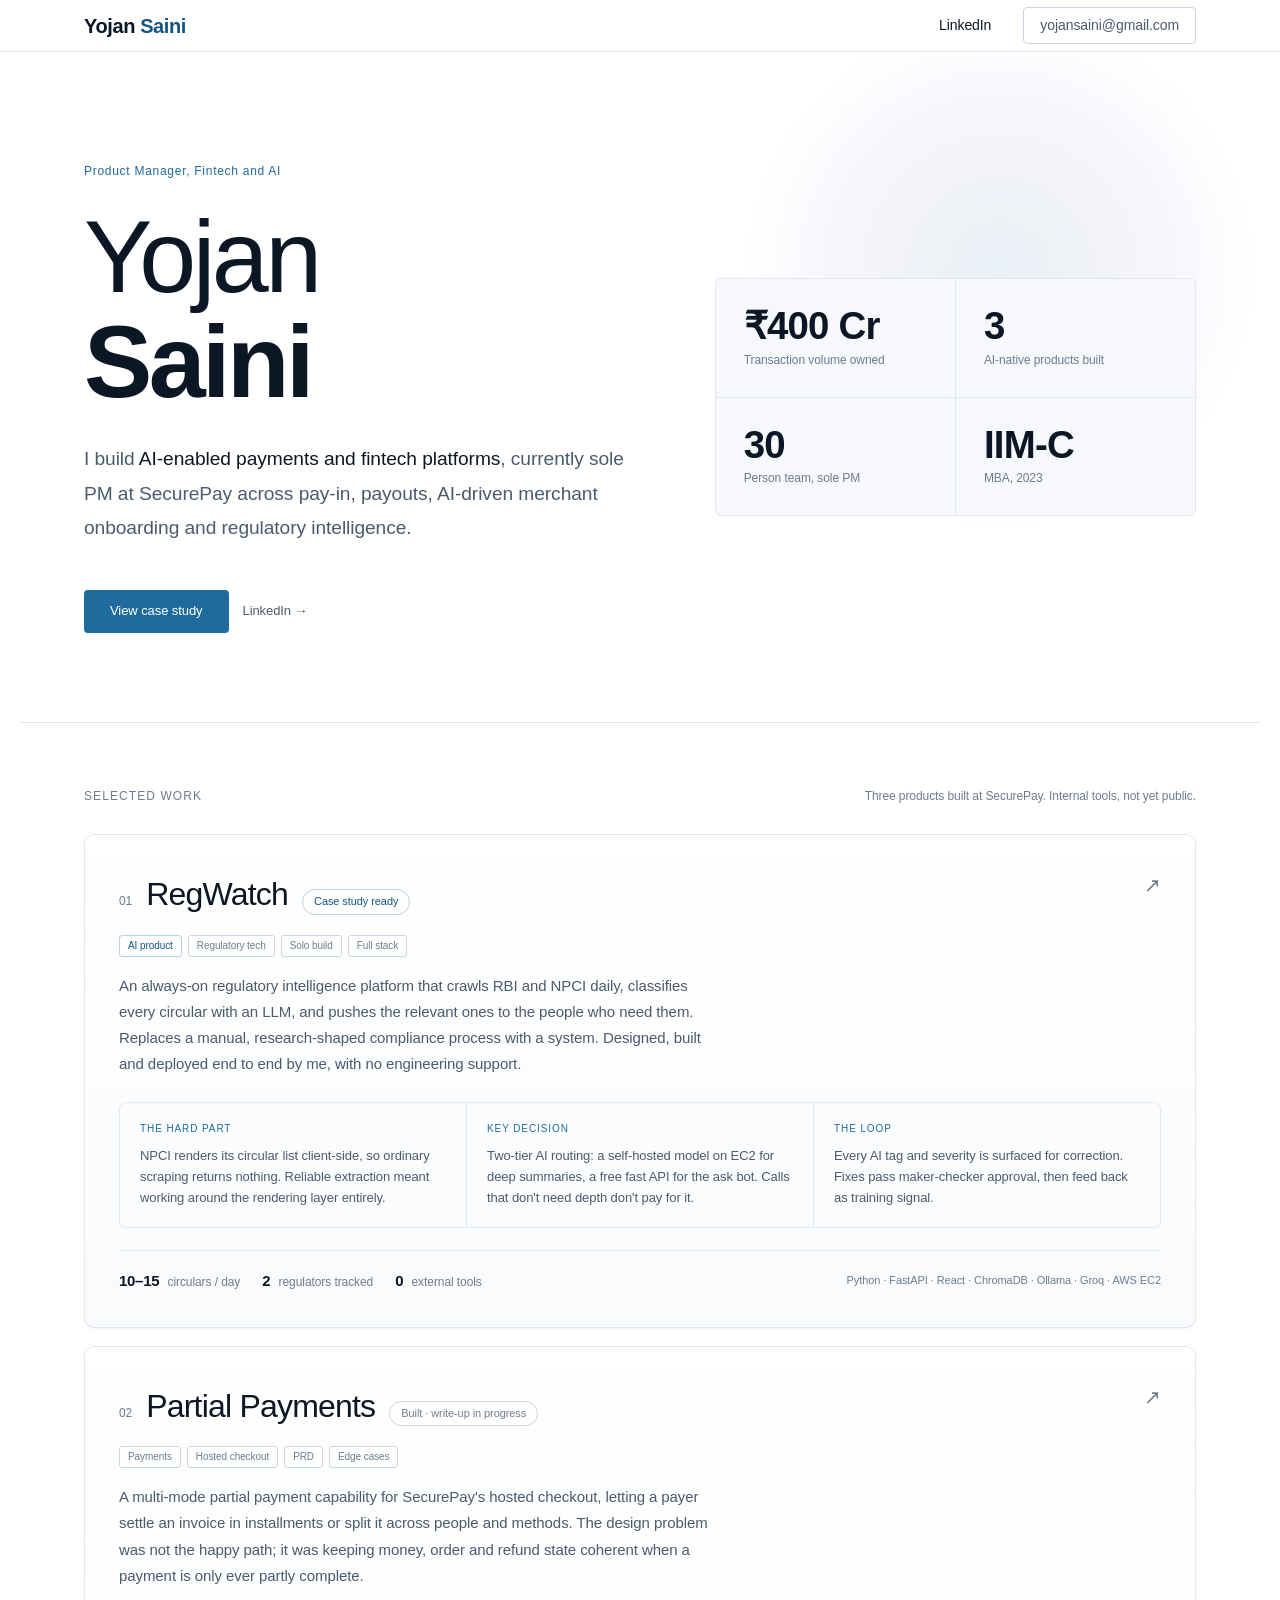
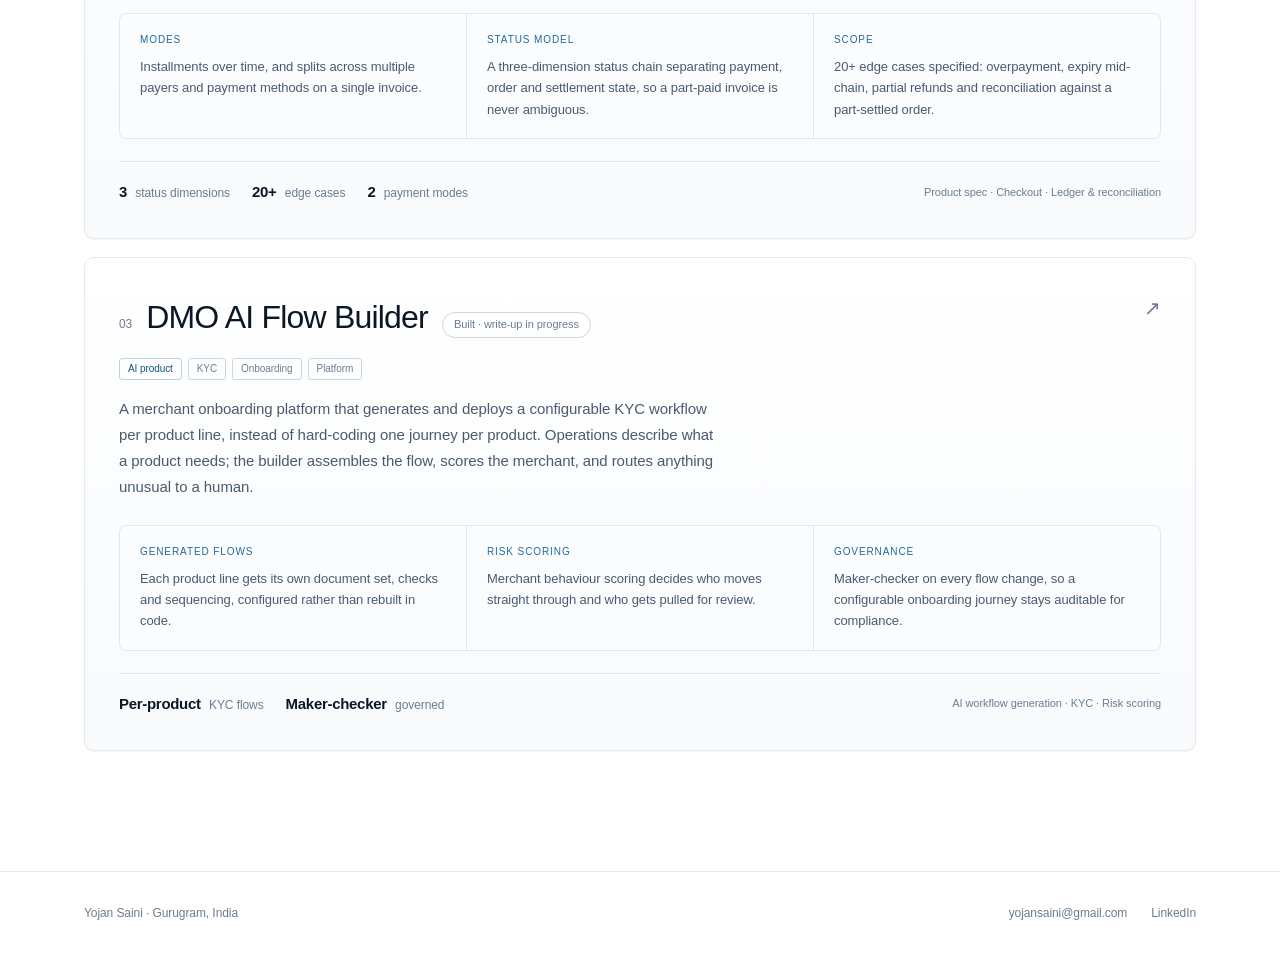
==== index.html @ e617119c "portfolio" ====
<!DOCTYPE html>
<html lang="en">
<head>
<meta charset="UTF-8">
<meta name="viewport" content="width=device-width, initial-scale=1">
<title>Yojan Saini</title>
<link rel="preconnect" href="https://api.fontshare.com">
<link rel="preconnect" href="https://cdn.fontshare.com" crossorigin>
<link href="https://api.fontshare.com/v2/css?f[]=general-sans@300,400,500,600,700&display=swap" rel="stylesheet">
<link rel="stylesheet" href="assets/css/style.css">
</head>
<body>

<nav class="site-nav">
  <a class="nav-id" href="index.html">Yojan <span>Saini</span></a>
  <div class="nav-right">
    <a href="https://linkedin.com/in/yojan-saini/" target="_blank">LinkedIn</a>
    <a href="mailto:yojansaini@gmail.com" class="nav-cta">yojansaini@gmail.com</a>
  </div>
</nav>

  <div class="hero">
    <p class="hero-pre">Product Manager, Fintech and AI</p>
    <h1 class="hero-name">Yojan<br><strong>Saini</strong></h1>
    <p class="hero-desc">
      I build <em>AI-enabled payments and fintech platforms</em>, currently sole PM at SecurePay across pay-in, payouts, AI-driven merchant onboarding and regulatory intelligence.
    </p>
    <div class="hero-actions">
      <a class="btn-primary" href="projects/regwatch.html" style="text-decoration:none">View case study</a>
      <a href="https://linkedin.com/in/yojan-saini/" target="_blank" class="btn-ghost">LinkedIn →</a>
    </div>
    <div class="hero-stats">
      <div class="stat-cell">
        <div class="stat-val">₹400 Cr</div>
        <div class="stat-desc">Transaction volume owned</div>
      </div>
      <div class="stat-cell">
        <div class="stat-val">3</div>
        <div class="stat-desc">AI-native products built</div>
      </div>
      <div class="stat-cell">
        <div class="stat-val">30</div>
        <div class="stat-desc">Person team, sole PM</div>
      </div>
      <div class="stat-cell">
        <div class="stat-val">IIM-C</div>
        <div class="stat-desc">MBA, 2023</div>
      </div>
    </div>
  </div>

  <div class="divider"></div>

  <div class="work-wrap">
    <div class="work-head">
      <p class="work-title">Selected work</p>
      <p class="work-note">Three products built at SecurePay. Internal tools, not yet public.</p>
    </div>

    <a class="pcard" href="projects/regwatch.html">
      <div class="pcard-top">
        <div class="pcard-lead">
          <span class="pcard-num">01</span>
          <h3 class="pcard-title">RegWatch</h3>
          <span class="pcard-status live">Case study ready</span>
        </div>
        <span class="pcard-arrow">↗</span>
      </div>

      <div class="pcard-tags">
        <span class="rtag ai">AI product</span>
        <span class="rtag">Regulatory tech</span>
        <span class="rtag">Solo build</span>
        <span class="rtag">Full stack</span>
      </div>

      <p class="pcard-sub">An always-on regulatory intelligence platform that crawls RBI and NPCI daily, classifies every circular with an LLM, and pushes the relevant ones to the people who need them. Replaces a manual, research-shaped compliance process with a system. Designed, built and deployed end to end by me, with no engineering support.</p>

      <div class="pcard-points">
        <div class="pp">
          <div class="pp-label">The hard part</div>
          <div class="pp-text">NPCI renders its circular list client-side, so ordinary scraping returns nothing. Reliable extraction meant working around the rendering layer entirely.</div>
        </div>
        <div class="pp">
          <div class="pp-label">Key decision</div>
          <div class="pp-text">Two-tier AI routing: a self-hosted model on EC2 for deep summaries, a free fast API for the ask bot. Calls that don't need depth don't pay for it.</div>
        </div>
        <div class="pp">
          <div class="pp-label">The loop</div>
          <div class="pp-text">Every AI tag and severity is surfaced for correction. Fixes pass maker-checker approval, then feed back as training signal.</div>
        </div>
      </div>

      <div class="pcard-foot">
        <div class="pcard-metrics">
          <span class="pm"><b>10–15</b> circulars / day</span>
          <span class="pm"><b>2</b> regulators tracked</span>
          <span class="pm"><b>0</b> external tools</span>
        </div>
        <div class="pcard-stack">Python · FastAPI · React · ChromaDB · Ollama · Groq · AWS EC2</div>
      </div>
    </a>

    <a class="pcard" href="projects/partial-payments.html">
      <div class="pcard-top">
        <div class="pcard-lead">
          <span class="pcard-num">02</span>
          <h3 class="pcard-title">Partial Payments</h3>
          <span class="pcard-status">Built · write-up in progress</span>
        </div>
        <span class="pcard-arrow">↗</span>
      </div>

      <div class="pcard-tags">
        <span class="rtag">Payments</span>
        <span class="rtag">Hosted checkout</span>
        <span class="rtag">PRD</span>
        <span class="rtag">Edge cases</span>
      </div>

      <p class="pcard-sub">A multi-mode partial payment capability for SecurePay's hosted checkout, letting a payer settle an invoice in installments or split it across people and methods. The design problem was not the happy path; it was keeping money, order and refund state coherent when a payment is only ever partly complete.</p>

      <div class="pcard-points">
        <div class="pp">
          <div class="pp-label">Modes</div>
          <div class="pp-text">Installments over time, and splits across multiple payers and payment methods on a single invoice.</div>
        </div>
        <div class="pp">
          <div class="pp-label">Status model</div>
          <div class="pp-text">A three-dimension status chain separating payment, order and settlement state, so a part-paid invoice is never ambiguous.</div>
        </div>
        <div class="pp">
          <div class="pp-label">Scope</div>
          <div class="pp-text">20+ edge cases specified: overpayment, expiry mid-chain, partial refunds and reconciliation against a part-settled order.</div>
        </div>
      </div>

      <div class="pcard-foot">
        <div class="pcard-metrics">
          <span class="pm"><b>3</b> status dimensions</span>
          <span class="pm"><b>20+</b> edge cases</span>
          <span class="pm"><b>2</b> payment modes</span>
        </div>
        <div class="pcard-stack">Product spec · Checkout · Ledger &amp; reconciliation</div>
      </div>
    </a>

    <a class="pcard" href="projects/dmo-flow-builder.html">
      <div class="pcard-top">
        <div class="pcard-lead">
          <span class="pcard-num">03</span>
          <h3 class="pcard-title">DMO AI Flow Builder</h3>
          <span class="pcard-status">Built · write-up in progress</span>
        </div>
        <span class="pcard-arrow">↗</span>
      </div>

      <div class="pcard-tags">
        <span class="rtag ai">AI product</span>
        <span class="rtag">KYC</span>
        <span class="rtag">Onboarding</span>
        <span class="rtag">Platform</span>
      </div>

      <p class="pcard-sub">A merchant onboarding platform that generates and deploys a configurable KYC workflow per product line, instead of hard-coding one journey per product. Operations describe what a product needs; the builder assembles the flow, scores the merchant, and routes anything unusual to a human.</p>

      <div class="pcard-points">
        <div class="pp">
          <div class="pp-label">Generated flows</div>
          <div class="pp-text">Each product line gets its own document set, checks and sequencing, configured rather than rebuilt in code.</div>
        </div>
        <div class="pp">
          <div class="pp-label">Risk scoring</div>
          <div class="pp-text">Merchant behaviour scoring decides who moves straight through and who gets pulled for review.</div>
        </div>
        <div class="pp">
          <div class="pp-label">Governance</div>
          <div class="pp-text">Maker-checker on every flow change, so a configurable onboarding journey stays auditable for compliance.</div>
        </div>
      </div>

      <div class="pcard-foot">
        <div class="pcard-metrics">
          <span class="pm"><b>Per-product</b> KYC flows</span>
          <span class="pm"><b>Maker-checker</b> governed</span>
        </div>
        <div class="pcard-stack">AI workflow generation · KYC · Risk scoring</div>
      </div>
    </a>
  </div>

<footer>
  <span class="footer-l">Yojan Saini · Gurugram, India</span>
  <div class="footer-r">
    <a href="mailto:yojansaini@gmail.com">yojansaini@gmail.com</a>
    <a href="https://linkedin.com/in/yojan-saini/" target="_blank">LinkedIn</a>
  </div>
</footer>
</body></html>
---- assets/css/style.css ----
*,*::before,*::after{box-sizing:border-box;margin:0;padding:0}
:root{
  color-scheme:dark;
  --bg:#070f1c;--bg1:#0e1b2e;--bg2:#13263d;--bg3:#1e3a5c;
  --text:#f4f6f8;--text2:#b2c0d1;--text3:#8699ad;
  --accent:#5a9fd4;--accent2:#8ec5f0;
  --border:#24405f;--border2:#365madd;--border2:#365a7f;
  --purple:#9b74e8;--purple2:#bfa0f5;
  --navbg:rgba(7,15,28,.92);--card1:#0e1b2e;--card2:rgba(14,27,46,.45);
  --card1h:#13263d;--card2h:rgba(19,38,61,.55);
  --cell:#070f1c;--btn-fg:#06111f;
  --tint:rgba(90,159,212,.10);--tintb:rgba(90,159,212,.38);
  --glow1:rgba(90,159,212,.18);--glow2:rgba(155,116,232,.07);
  --sans:'General Sans','Inter',-apple-system,BlinkMacSystemFont,'Segoe UI',sans-serif;--display:'General Sans','Inter',-apple-system,BlinkMacSystemFont,'Segoe UI',sans-serif;
}
html{scroll-behavior:smooth}
body{font-family:var(--sans);background:var(--bg);color:var(--text);font-size:15px;line-height:1.6;min-height:100vh;-webkit-font-smoothing:antialiased;padding-top:52px;}

/* NAV */
.site-nav{position:fixed;top:0;left:0;right:0;z-index:100;padding:0 max(var(--pad),calc((100vw - 1240px)/2 + var(--pad)));height:52px;display:flex;align-items:center;justify-content:space-between;border-bottom:1px solid var(--border);background:var(--navbg);backdrop-filter:blur(12px);}
.nav-id{text-decoration:none;font-family:var(--display);font-size:20px;font-weight:600;letter-spacing:-0.01em;color:var(--text);cursor:pointer;}
.nav-id span{color:var(--accent2)}
.nav-right{display:flex;align-items:center;gap:32px}
.nav-right a{font-size:14px;color:var(--text);text-decoration:none;transition:color .15s;}
.nav-right a:hover{color:var(--text)}
.nav-cta{font-size:13px;padding:6px 16px;border:1px solid var(--border2);border-radius:4px;color:var(--text2) !important;transition:all .15s !important;}
.nav-cta:hover{border-color:var(--accent) !important;color:var(--accent) !important;}

/* PAGES */

/* --- */
.hero{max-width:1240px;margin:0 auto;padding:104px 48px 88px;}
.hero-pre{font-size:12px;color:var(--accent);letter-spacing:0.06em;margin-bottom:24px;}
.hero-name{font-family:var(--display);font-size:96px;font-weight:300;line-height:1.02;letter-spacing:-0.025em;color:var(--text);margin-bottom:28px;}
.hero-name strong{font-weight:600}
.hero-desc{font-size:19px;color:var(--text2);line-height:1.8;max-width:640px;margin-bottom:44px;}
.hero-desc em{color:var(--text);font-style:normal}
.hero-actions{display:flex;gap:14px;align-items:center;margin-bottom:72px;}
.btn-primary{font-family:var(--sans);font-size:13px;font-weight:500;padding:11px 26px;background:var(--accent);color:var(--btn-fg);border:none;border-radius:4px;cursor:pointer;transition:background .15s;}
.btn-primary:hover{background:var(--accent2)}
.btn-ghost{font-size:13px;color:var(--text2);text-decoration:none;transition:color .15s;}
.btn-ghost:hover{color:var(--text)}
.hero-stats{display:grid;grid-template-columns:repeat(4,1fr);gap:1px;background:var(--border);border:1px solid var(--border);border-radius:6px;overflow:hidden;}
.stat-cell{background:var(--bg1);padding:20px 24px;}
.stat-val{font-family:var(--display);font-size:24px;font-weight:600;color:var(--text);line-height:1;margin-bottom:6px;}
.stat-desc{font-size:12px;color:var(--text3);line-height:1.4;}

/* --- */
.divider{max-width:1240px;margin:0 auto;padding:0 48px;border-top:1px solid var(--border);}

/* --- */
.work-wrap{max-width:1240px;margin:0 auto;padding:56px 48px 100px}
.work-title{font-family:var(--display);font-size:12px;font-weight:500;color:var(--text3);letter-spacing:0.08em;margin-bottom:36px;}
.case-row{color:inherit;text-decoration:none;display:grid;grid-template-columns:180px 1fr 130px;gap:36px;align-items:start;padding:32px 0;border-top:1px solid var(--border);cursor:pointer;transition:border-color .2s;}
.case-row:last-child{border-bottom:1px solid var(--border)}
.case-row:hover{border-top-color:var(--accent)}
.case-row:hover .case-row-title{color:var(--accent2)}
.case-row-meta{padding-top:4px}
.case-row-num{font-family:var(--display);font-size:11px;color:var(--text3);margin-bottom:10px;}
.case-row-tags{display:flex;flex-direction:column;gap:5px}
.rtag{display:inline-block;font-size:10px;color:var(--text3);border:1px solid var(--border2);border-radius:3px;padding:2px 8px;width:fit-content;}
.rtag.ai{color:var(--accent2);border-color:var(--tintb)}
.case-row-title{font-family:var(--display);font-size:24px;font-weight:500;color:var(--text);margin-bottom:10px;transition:color .15s;}
.case-row-sub{font-size:14px;color:var(--text2);line-height:1.7;max-width:440px}
.case-row-right{text-align:right;padding-top:4px;}
.case-row-arrow{font-size:20px;color:var(--text3);transition:transform .2s,color .2s;display:block;margin-bottom:12px;}
.case-row:hover .case-row-arrow{transform:translate(4px,-4px);color:var(--accent)}
.case-row-stack{font-size:11px;color:var(--text3);line-height:1.9;}
.case-row.soon{opacity:0.5}
.case-row.soon:hover{opacity:0.8}
.case-row.soon .case-row-title{color:var(--text)}
.soon-label{font-size:11px;color:var(--text3);border:1px solid var(--border2);border-radius:3px;padding:3px 8px;}

/* --- */
.cs-wrap{max-width:1240px;margin:0 auto;padding:60px 48px 100px}
.back{display:inline-flex;align-items:center;gap:8px;font-size:12px;color:var(--text3);background:none;border:none;cursor:pointer;padding:0;margin-bottom:56px;transition:color .15s;}
.back:hover{color:var(--accent)}
.back svg{width:14px;height:14px;stroke:currentColor;fill:none;stroke-width:1.5;stroke-linecap:round;stroke-linejoin:round}
.cs-header{display:grid;grid-template-columns:1fr 220px;gap:56px;align-items:start;margin-bottom:60px;padding-bottom:48px;border-bottom:1px solid var(--border);}
.cs-tags{display:flex;gap:6px;margin-bottom:20px}
.cs-title{font-family:var(--display);font-size:48px;font-weight:500;line-height:1.1;letter-spacing:-0.02em;color:var(--text);margin-bottom:16px;}
.cs-lead{font-size:15px;color:var(--text2);line-height:1.8}
.spec-item{padding:13px 0;border-bottom:1px solid var(--border);}
.spec-item:first-child{border-top:1px solid var(--border)}
.spec-label{font-size:10px;color:var(--text3);letter-spacing:0.08em;margin-bottom:4px}
.spec-val{font-size:13px;color:var(--text);font-weight:500}
.cs-body{display:grid;grid-template-columns:150px 1fr;gap:48px}
.cs-rail{position:sticky;top:72px;height:fit-content}
.cs-rail-item{font-size:12px;color:var(--text3);padding:8px 0 8px 12px;cursor:pointer;transition:color .15s;border-left:2px solid transparent;display:block;text-decoration:none;}
.cs-rail-item:hover,.cs-rail-item.act{color:var(--accent);border-left-color:var(--accent)}
.cs-section{margin-bottom:56px}
.cs-section-label{font-size:11px;color:var(--text3);letter-spacing:0.08em;margin-bottom:20px;padding-bottom:12px;border-bottom:1px solid var(--border);}
.cs-text{font-size:15px;color:var(--text2);line-height:1.8}
.cs-text p{margin-bottom:16px}
.cs-text p:last-child{margin-bottom:0}
.cs-text strong{color:var(--text);font-weight:500}
.callout{border-left:2px solid var(--accent);padding:16px 20px;margin:20px 0;background:var(--tint);border-radius:0 4px 4px 0;font-size:14px;color:var(--text2);line-height:1.7;}
.routing{display:grid;grid-template-columns:1fr 1fr;gap:1px;background:var(--border);border:1px solid var(--border);border-radius:6px;overflow:hidden;margin:20px 0;}
.routing-cell{background:var(--bg1);padding:22px}
.routing-type{font-size:10px;letter-spacing:0.08em;color:var(--text3);margin-bottom:10px}
.routing-type.ai{color:var(--accent2)}
.routing-name{font-family:var(--display);font-size:16px;font-weight:500;color:var(--text);margin-bottom:6px}
.routing-detail{font-size:13px;color:var(--text2);line-height:1.6}
.impact{display:grid;grid-template-columns:1fr 1fr;gap:1px;background:var(--border);border:1px solid var(--border);border-radius:6px;overflow:hidden;margin:20px 0;}
.impact-cell{background:var(--bg1);padding:22px}
.impact-num{font-family:var(--display);font-size:34px;font-weight:600;color:var(--accent2);line-height:1;margin-bottom:8px}
.impact-desc{font-size:13px;color:var(--text2);line-height:1.5}
.stack{display:flex;flex-wrap:wrap;gap:6px;margin:16px 0}
.pill{font-size:11px;padding:4px 12px;border:1px solid var(--border2);border-radius:3px;color:var(--text2);}

/* --- */
.arch-wrap{border:1px solid var(--border2);border-radius:8px;background:var(--bg1);padding:32px 24px;margin:20px 0;overflow-x:auto;}
.arch-wrap svg{display:block;min-width:580px;}

/* --- */
.rw-graphic-wrap{position:relative;width:100%;height:260px;border-radius:10px;overflow:hidden;border:1px solid var(--border2);margin:20px 0;background:#06021a;}
#rwCanvas{display:block;width:100%;height:100%;}

/* --- */
footer{border-top:1px solid var(--border);padding:32px max(var(--pad),calc((100vw - 1240px)/2 + var(--pad)));display:flex;justify-content:space-between;align-items:center;}
.footer-l{font-size:12px;color:var(--text3)}
.footer-r{display:flex;gap:24px}
.footer-r a{font-size:12px;color:var(--text3);text-decoration:none;transition:color .15s}
.footer-r a:hover{color:var(--accent)}

@media(max-width:768px){
  .site-nav{padding:0 20px}
  .hero{padding:60px 20px 56px}
  .hero-name{font-size:48px}
  .hero-stats{grid-template-columns:1fr 1fr}
  .work-wrap,.cs-wrap,.divider{padding-left:20px;padding-right:20px}
  .case-row{grid-template-columns:1fr;gap:12px}
  .case-row-right{text-align:left}
  .cs-header{grid-template-columns:1fr}
  .cs-body{grid-template-columns:1fr}
  .cs-rail{display:none}
  .routing,.impact{grid-template-columns:1fr}
  footer{flex-direction:column;gap:16px;align-items:flex-start;padding:24px 20px}
}

/* Multi-page additions */
.cs-section{scroll-margin-top:72px}
.cs-soon{border:1px dashed var(--border2);border-radius:6px;padding:32px;margin-bottom:56px;color:var(--text2);font-size:15px;line-height:1.8}
.cs-soon strong{color:var(--text);font-weight:500}
.hero{position:relative}
.hero::before{content:"";position:absolute;top:-40px;right:-60px;width:520px;height:520px;background:radial-gradient(circle,var(--glow1),var(--glow2) 45%,transparent 70%);pointer-events:none;z-index:-1}
@media(max-width:768px){.hero-name{font-size:56px}.site-nav{padding:0 20px}footer{padding:24px 20px}}

/* Fluid layout */
:root{--pad:clamp(20px,5vw,72px)}
.hero,.work-wrap,.cs-wrap,.divider{padding-left:var(--pad);padding-right:var(--pad)}
.hero{padding-top:clamp(48px,9vw,110px);padding-bottom:clamp(48px,7vw,96px);display:grid;grid-template-columns:minmax(0,1.15fr) minmax(0,1fr);column-gap:clamp(32px,6vw,96px);align-items:start}
.hero>*{grid-column:1}
.hero-name{font-size:clamp(52px,8vw,112px)}
.hero-desc{font-size:clamp(16px,1.5vw,20px)}
.hero-actions{margin-bottom:0;flex-wrap:wrap}
.hero-stats{grid-column:2;grid-row:1/span 5;align-self:center;grid-template-columns:1fr 1fr}
.stat-cell{padding:clamp(18px,2.2vw,32px)}
.stat-val{font-size:clamp(24px,3vw,40px)}
.work-wrap{padding-top:clamp(40px,5vw,64px);padding-bottom:clamp(56px,8vw,110px)}
.case-row{grid-template-columns:minmax(120px,0.6fr) minmax(0,2.4fr) minmax(90px,0.5fr);gap:clamp(16px,3vw,48px)}
.case-row-title{font-size:clamp(22px,2.6vw,32px)}
.case-row-sub{max-width:60ch}
.cs-title{font-size:clamp(34px,5vw,60px)}
.cs-header{grid-template-columns:minmax(0,1fr) minmax(200px,260px);gap:clamp(24px,5vw,72px)}
.cs-body{grid-template-columns:150px minmax(0,1fr);gap:clamp(24px,4vw,56px)}
@media(max-width:900px){
  .hero{grid-template-columns:1fr}
  .hero-stats{grid-column:1;grid-row:auto;margin-top:40px}
  .hero-actions{margin-bottom:0}
  .case-row{grid-template-columns:1fr;gap:12px}
  .case-row-right{text-align:left}
  .cs-header,.cs-body{grid-template-columns:1fr}
  .cs-rail{display:none}
}
@media(max-width:560px){.routing,.impact{grid-template-columns:1fr}.hero-stats{grid-template-columns:1fr 1fr}}
.hero::before{right:0}

/* ---- Project cards ---- */
.work-head{display:flex;justify-content:space-between;align-items:baseline;gap:24px;flex-wrap:wrap;margin-bottom:28px}
.work-title{margin-bottom:0}
.work-note{font-size:12px;color:var(--text3)}

.pcard{display:block;text-decoration:none;color:inherit;border:1px solid var(--border);border-radius:10px;background:linear-gradient(180deg,var(--card1),var(--card2));padding:clamp(22px,2.8vw,34px);margin-bottom:18px;transition:border-color .2s,transform .2s,background .2s;}
.pcard:hover{border-color:var(--border2);transform:translateY(-2px);background:linear-gradient(180deg,var(--card1h),var(--card2h))}
.pcard:hover .pcard-title{color:var(--accent2)}
.pcard:hover .pcard-arrow{transform:translate(3px,-3px);color:var(--accent2)}

.pcard-top{display:flex;justify-content:space-between;align-items:flex-start;gap:16px;margin-bottom:14px}
.pcard-lead{display:flex;align-items:baseline;gap:14px;flex-wrap:wrap}
.pcard-num{font-family:var(--display);font-size:12px;color:var(--text3)}
.pcard-title{font-family:var(--display);font-size:clamp(24px,2.6vw,32px);font-weight:500;color:var(--text);transition:color .15s;letter-spacing:-0.01em}
.pcard-status{font-size:11px;color:var(--text3);border:1px solid var(--border2);border-radius:999px;padding:3px 11px;white-space:nowrap}
.pcard-status.live{color:var(--accent2);border-color:var(--tintb)}
.pcard-arrow{font-size:20px;color:var(--text3);transition:transform .2s,color .2s;flex-shrink:0}

.pcard-tags{display:flex;flex-wrap:wrap;gap:6px;margin-bottom:16px}
.pcard-sub{font-size:15px;color:var(--text2);line-height:1.75;max-width:72ch;margin-bottom:24px}

.pcard-points{display:grid;grid-template-columns:repeat(auto-fit,minmax(200px,1fr));gap:1px;background:var(--border);border:1px solid var(--border);border-radius:7px;overflow:hidden;margin-bottom:22px}
.pp{background:var(--cell);padding:18px 20px}
.pp-label{font-size:10px;letter-spacing:.07em;text-transform:uppercase;color:var(--accent);margin-bottom:8px}
.pp-text{font-size:13px;color:var(--text2);line-height:1.65}

.pcard-foot{display:flex;justify-content:space-between;align-items:center;gap:20px;flex-wrap:wrap;padding-top:18px;border-top:1px solid var(--border)}
.pcard-metrics{display:flex;gap:22px;flex-wrap:wrap}
.pm{font-size:12px;color:var(--text3)}
.pm b{font-family:var(--display);font-size:15px;font-weight:600;color:var(--text);margin-right:5px}
.pcard-stack{font-size:11px;color:var(--text3);text-align:right}

@media(max-width:620px){
  .pcard-foot{flex-direction:column;align-items:flex-start;gap:14px}
  .pcard-stack{text-align:left}
  .pcard-metrics{gap:16px}
}

/* ---- Light theme (follows system setting) ---- */
@media (prefers-color-scheme: light){
  :root{
    color-scheme:light;
    --bg:#ffffff;--bg1:#f6f8fb;--bg2:#eef2f8;--bg3:#dde5ef;
    --text:#0c1725;--text2:#4a5b6e;--text3:#6c7d90;
    --accent:#1f6b9e;--accent2:#14557f;
    --border:#e2e8f0;--border2:#cbd6e3;
    --purple:#6b3fc4;--purple2:#5330a0;
    --navbg:rgba(255,255,255,.9);--card1:#ffffff;--card2:#f8fafc;
    --card1h:#ffffff;--card2h:#f1f6fb;
    --cell:#fbfcfe;--btn-fg:#ffffff;
    --tint:rgba(31,107,158,.07);--tintb:rgba(31,107,158,.3);
    --glow1:rgba(31,107,158,.1);--glow2:rgba(107,63,196,.05);
  }
  .pcard{box-shadow:0 1px 2px rgba(12,23,37,.05)}
  .pcard:hover{box-shadow:0 6px 20px rgba(12,23,37,.08)}
  /* Diagrams are drawn with fixed dark colours: keep them on a dark panel */
  .arch-wrap,.rw-graphic-wrap{background:#0b1726;border-color:#24405f}
}

/* ---- General Sans tuning (single family: hierarchy by weight) ---- */
body{font-size:16px;letter-spacing:-0.005em}
.hero-name{letter-spacing:-0.035em}
.hero-name strong{font-weight:700}
.cs-title,.pcard-title{letter-spacing:-0.025em}
.work-title,.cs-section-label,.spec-label,.pp-label,.routing-type{font-weight:500;letter-spacing:0.09em;text-transform:uppercase}
.stat-val,.impact-num,.pm b{font-weight:700;letter-spacing:-0.02em;font-variant-numeric:tabular-nums}
.rtag,.pill,.pcard-status{font-weight:500}
.nav-id{font-weight:700;letter-spacing:-0.02em}
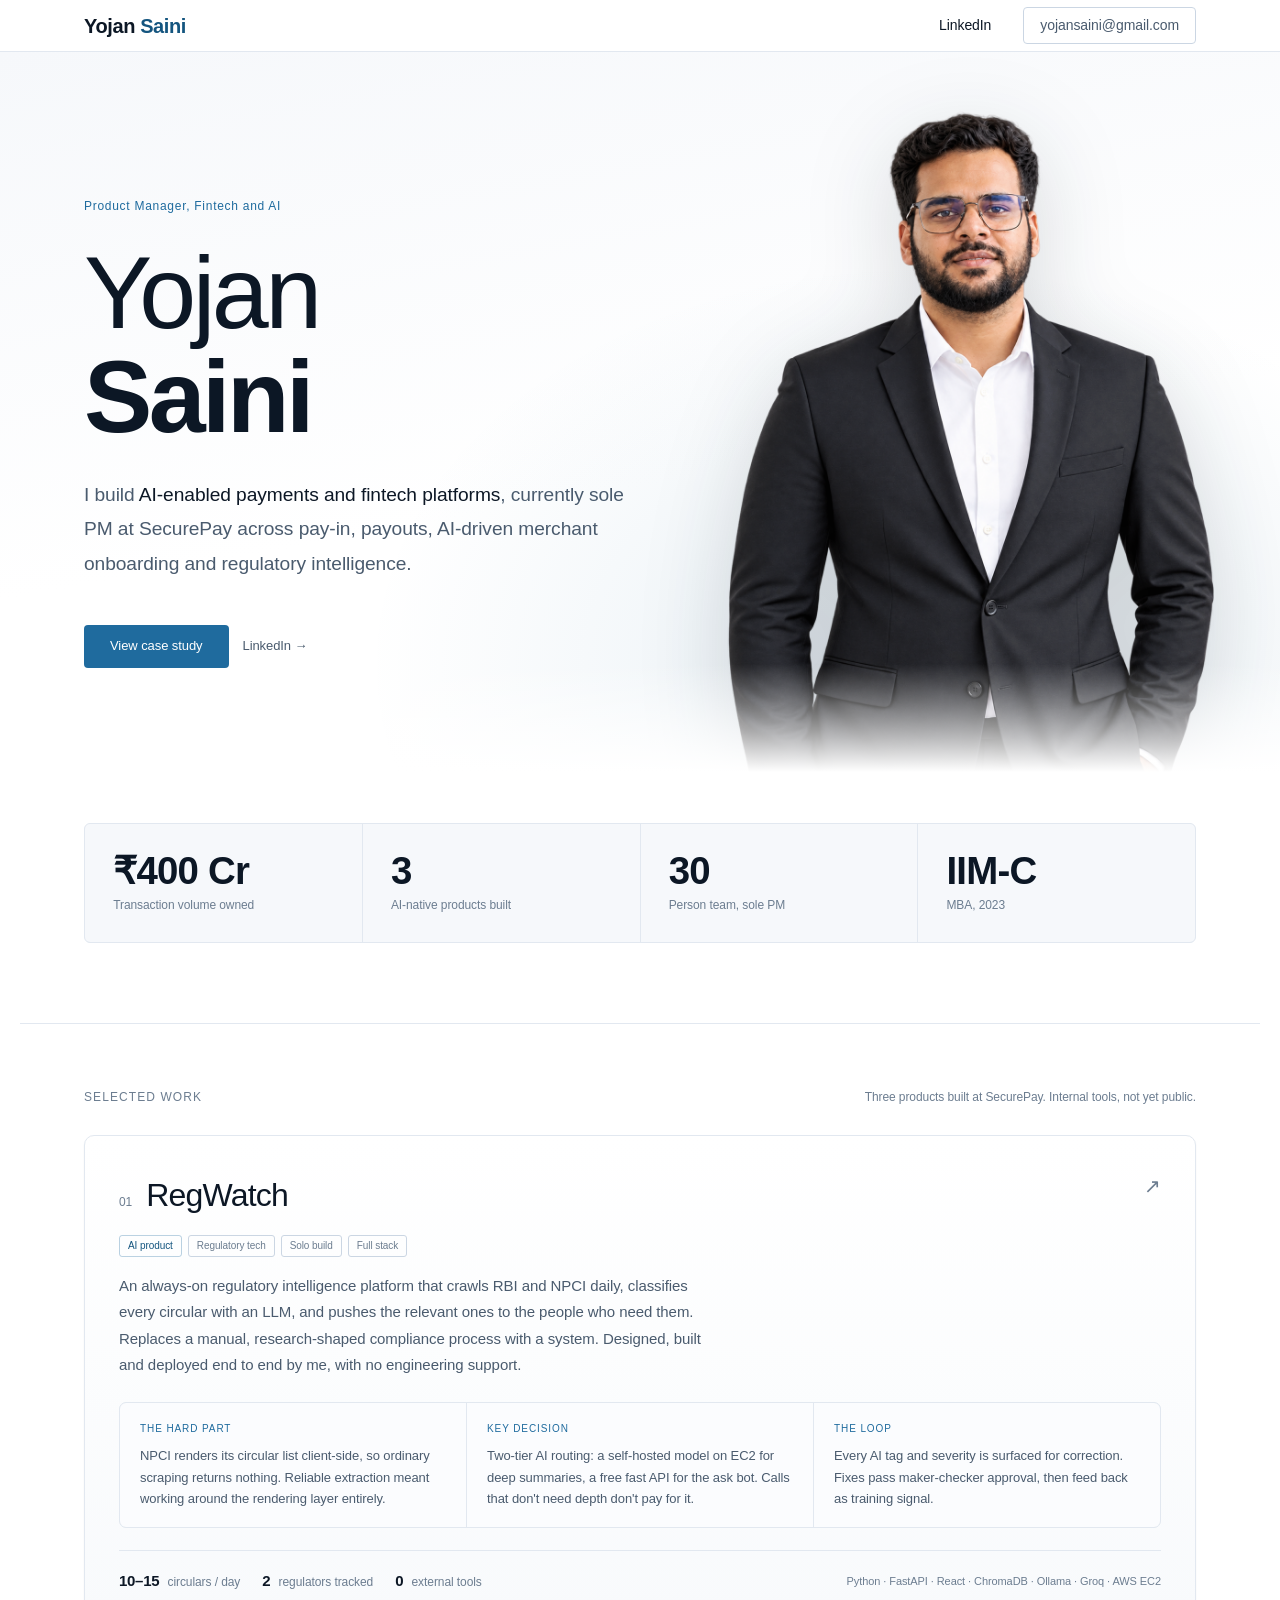
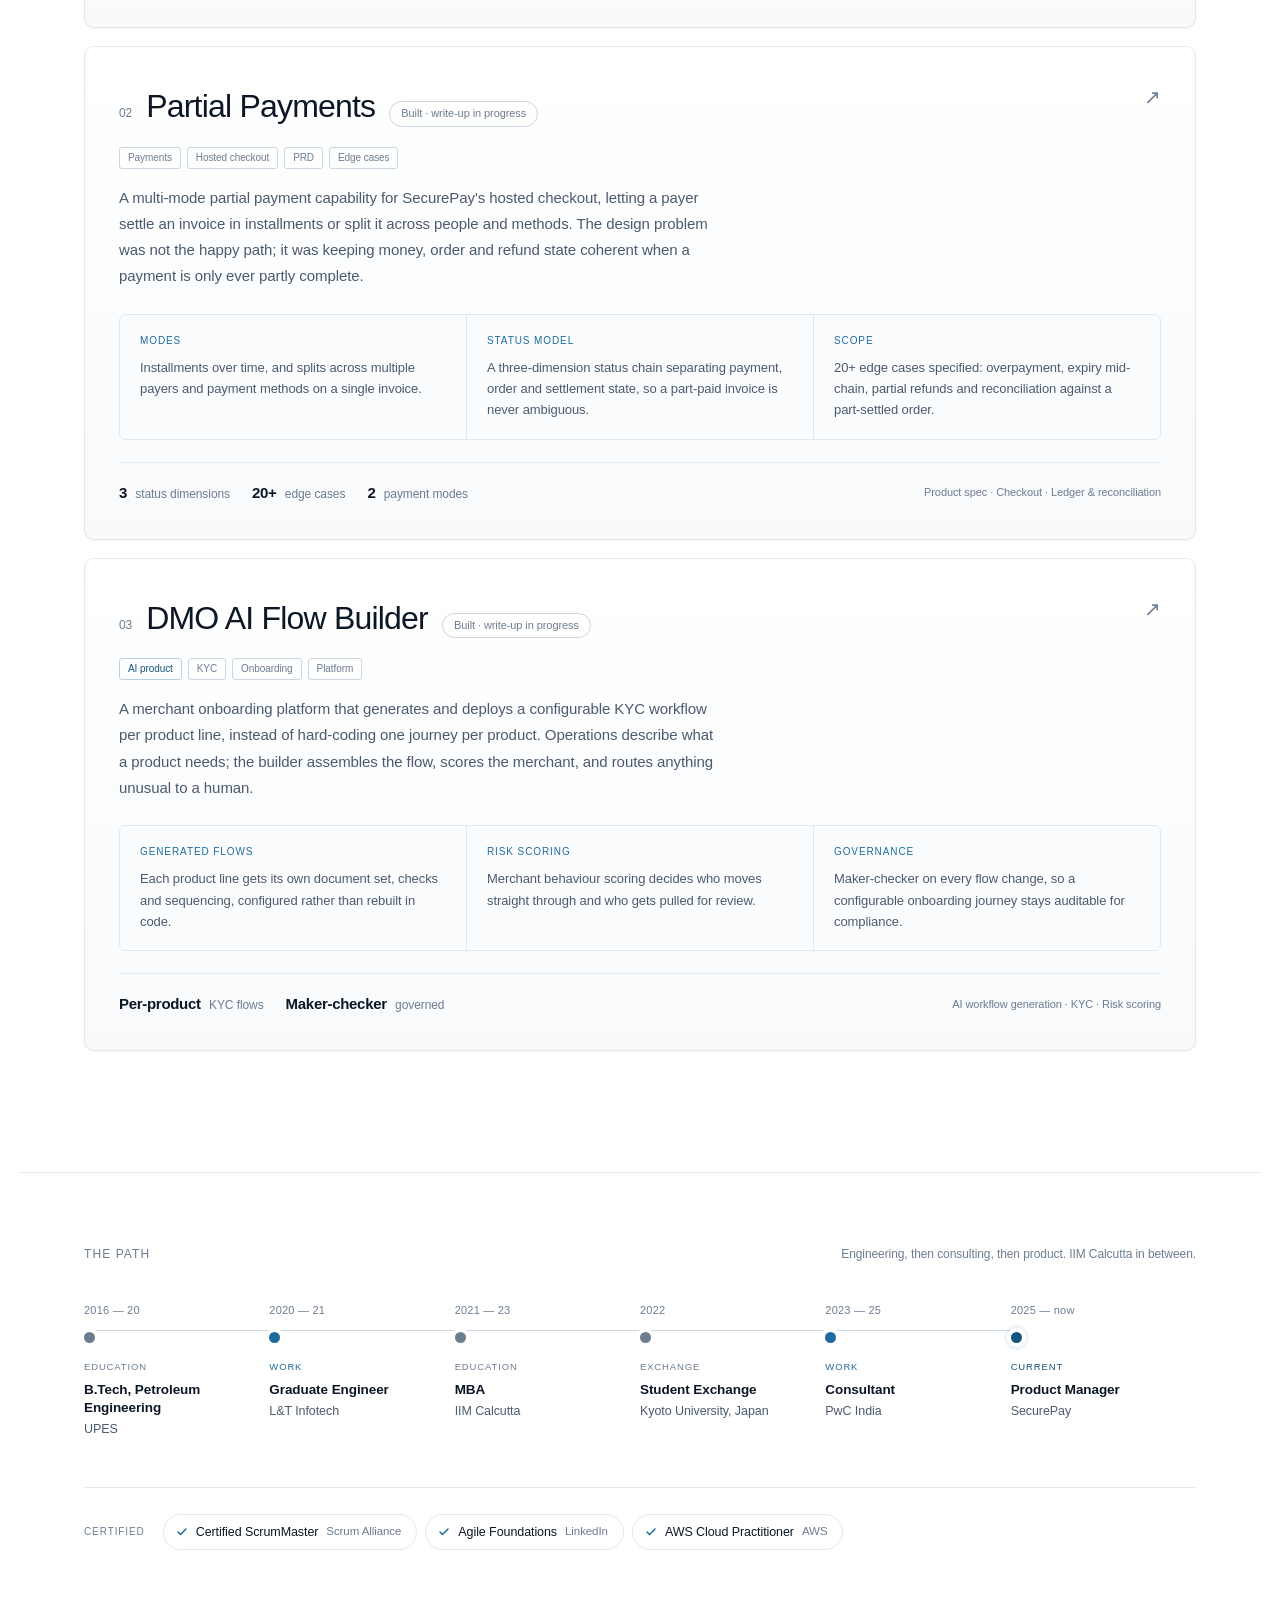
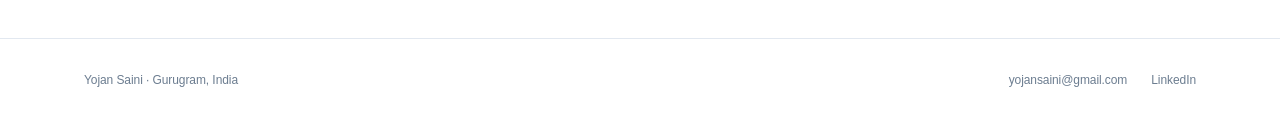
==== commit 8de63d8e: "Redesign homepage" ====
--- a/index.html
+++ b/index.html
@@ -19,16 +19,25 @@
   </div>
 </nav>
 
-  <div class="hero">
-    <p class="hero-pre">Product Manager, Fintech and AI</p>
-    <h1 class="hero-name">Yojan<br><strong>Saini</strong></h1>
-    <p class="hero-desc">
-      I build <em>AI-enabled payments and fintech platforms</em>, currently sole PM at SecurePay across pay-in, payouts, AI-driven merchant onboarding and regulatory intelligence.
-    </p>
-    <div class="hero-actions">
-      <a class="btn-primary" href="projects/regwatch.html" style="text-decoration:none">View case study</a>
-      <a href="https://linkedin.com/in/yojan-saini/" target="_blank" class="btn-ghost">LinkedIn →</a>
-    </div>
+  <header class="hero">
+    <div class="hero-bg">
+      <img src="assets/profile-final.png" alt="Yojan Saini" width="440" height="560">
+    </div>
+
+    <div class="hero-inner">
+      <p class="hero-pre">Product Manager, Fintech and AI</p>
+      <h1 class="hero-name">Yojan<br><strong>Saini</strong></h1>
+      <p class="hero-desc">
+        I build <em>AI-enabled payments and fintech platforms</em>, currently sole PM at SecurePay across pay-in, payouts, AI-driven merchant onboarding and regulatory intelligence.
+      </p>
+      <div class="hero-actions">
+        <a class="btn-primary" href="projects/regwatch.html" style="text-decoration:none">View case study</a>
+        <a href="https://linkedin.com/in/yojan-saini/" target="_blank" class="btn-ghost">LinkedIn →</a>
+      </div>
+    </div>
+  </header>
+
+  <div class="hero-stats-wrap">
     <div class="hero-stats">
       <div class="stat-cell">
         <div class="stat-val">₹400 Cr</div>
@@ -62,7 +71,6 @@
         <div class="pcard-lead">
           <span class="pcard-num">01</span>
           <h3 class="pcard-title">RegWatch</h3>
-          <span class="pcard-status live">Case study ready</span>
         </div>
         <span class="pcard-arrow">↗</span>
       </div>
@@ -189,6 +197,71 @@
     </a>
   </div>
 
+  <div class="divider"></div>
+
+  <section class="path-wrap">
+    <div class="bg-head">
+      <p class="work-title">The path</p>
+      <p class="work-note">Engineering, then consulting, then product. IIM Calcutta in between.</p>
+    </div>
+
+    <div class="path-scroll">
+      <ol class="path">
+        <li class="node edu">
+          <span class="node-yr">2016 — 20</span>
+          <span class="node-dot"></span>
+          <span class="node-kind">Education</span>
+          <span class="node-role">B.Tech, Petroleum Engineering</span>
+          <span class="node-org">UPES</span>
+        </li>
+        <li class="node work">
+          <span class="node-yr">2020 — 21</span>
+          <span class="node-dot"></span>
+          <span class="node-kind">Work</span>
+          <span class="node-role">Graduate Engineer</span>
+          <span class="node-org">L&amp;T Infotech</span>
+        </li>
+        <li class="node edu">
+          <span class="node-yr">2021 — 23</span>
+          <span class="node-dot"></span>
+          <span class="node-kind">Education</span>
+          <span class="node-role">MBA</span>
+          <span class="node-org">IIM Calcutta</span>
+        </li>
+        <li class="node edu">
+          <span class="node-yr">2022</span>
+          <span class="node-dot"></span>
+          <span class="node-kind">Exchange</span>
+          <span class="node-role">Student Exchange</span>
+          <span class="node-org">Kyoto University, Japan</span>
+        </li>
+        <li class="node work">
+          <span class="node-yr">2023 — 25</span>
+          <span class="node-dot"></span>
+          <span class="node-kind">Work</span>
+          <span class="node-role">Consultant</span>
+          <span class="node-org">PwC India</span>
+        </li>
+        <li class="node work now">
+          <span class="node-yr">2025 — now</span>
+          <span class="node-dot"></span>
+          <span class="node-kind">Current</span>
+          <span class="node-role">Product Manager</span>
+          <span class="node-org">SecurePay</span>
+        </li>
+      </ol>
+    </div>
+
+    <div class="creds">
+      <span class="creds-label">Certified</span>
+      <div class="creds-list">
+        <span class="chip"><svg viewBox="0 0 24 24" aria-hidden="true"><polyline points="20 6 9 17 4 12"/></svg>Certified ScrumMaster <i>Scrum Alliance</i></span>
+        <span class="chip"><svg viewBox="0 0 24 24" aria-hidden="true"><polyline points="20 6 9 17 4 12"/></svg>Agile Foundations <i>LinkedIn</i></span>
+        <span class="chip"><svg viewBox="0 0 24 24" aria-hidden="true"><polyline points="20 6 9 17 4 12"/></svg>AWS Cloud Practitioner <i>AWS</i></span>
+      </div>
+    </div>
+  </section>
+
 <footer>
   <span class="footer-l">Yojan Saini · Gurugram, India</span>
   <div class="footer-r">
--- a/assets/css/style.css
+++ b/assets/css/style.css
@@ -10,7 +10,7 @@
   --card1h:#13263d;--card2h:rgba(19,38,61,.55);
   --cell:#070f1c;--btn-fg:#06111f;
   --tint:rgba(90,159,212,.10);--tintb:rgba(90,159,212,.38);
-  --glow1:rgba(90,159,212,.18);--glow2:rgba(155,116,232,.07);
+  --glow1:rgba(90,159,212,.18);--glow2:rgba(155,116,232,.07);--canvasbg:#06021a;
   --sans:'General Sans','Inter',-apple-system,BlinkMacSystemFont,'Segoe UI',sans-serif;--display:'General Sans','Inter',-apple-system,BlinkMacSystemFont,'Segoe UI',sans-serif;
 }
 html{scroll-behavior:smooth}
@@ -113,7 +113,7 @@
 .arch-wrap svg{display:block;min-width:580px;}
 
 /* --- */
-.rw-graphic-wrap{position:relative;width:100%;height:260px;border-radius:10px;overflow:hidden;border:1px solid var(--border2);margin:20px 0;background:#06021a;}
+.rw-graphic-wrap{position:relative;width:100%;height:260px;border-radius:10px;overflow:hidden;border:1px solid var(--border2);margin:20px 0;background:var(--canvasbg);}
 #rwCanvas{display:block;width:100%;height:100%;}
 
 /* --- */
@@ -227,12 +227,10 @@
     --card1h:#ffffff;--card2h:#f1f6fb;
     --cell:#fbfcfe;--btn-fg:#ffffff;
     --tint:rgba(31,107,158,.07);--tintb:rgba(31,107,158,.3);
-    --glow1:rgba(31,107,158,.1);--glow2:rgba(107,63,196,.05);
+    --glow1:rgba(31,107,158,.1);--glow2:rgba(107,63,196,.05);--canvasbg:#f3f1fa;
   }
   .pcard{box-shadow:0 1px 2px rgba(12,23,37,.05)}
   .pcard:hover{box-shadow:0 6px 20px rgba(12,23,37,.08)}
-  /* Diagrams are drawn with fixed dark colours: keep them on a dark panel */
-  .arch-wrap,.rw-graphic-wrap{background:#0b1726;border-color:#24405f}
 }
 
 /* ---- General Sans tuning (single family: hierarchy by weight) ---- */
@@ -244,3 +242,108 @@
 .stat-val,.impact-num,.pm b{font-weight:700;letter-spacing:-0.02em;font-variant-numeric:tabular-nums}
 .rtag,.pill,.pcard-status{font-weight:500}
 .nav-id{font-weight:700;letter-spacing:-0.02em}
+/* ================= Layout / overflow fixes ================= */
+html,body{overflow-x:hidden}
+.pcard,.pcard-sub,.pp-text,.cs-text,.hero-desc,.case-row-sub{overflow-wrap:anywhere}
+.pcard-top,.pcard-lead,.work-head,.pcard-foot{min-width:0}
+.pcard-title,.pcard-sub,.pp,.pm,.pcard-stack{min-width:0}
+.cs-body>*{min-width:0}
+.cs-rail{top:76px;max-height:calc(100vh - 96px);overflow-y:auto}
+.cs-wrap,.cs-content{min-width:0}
+.hero-name{overflow-wrap:break-word}
+/* Back is an <a> now, not a <button> */
+.back{text-decoration:none;width:fit-content}
+.back:hover{color:var(--accent)}
+.cs-rail-item{text-decoration:none}
+
+/* ================= The path: one horizontal career track ================= */
+.path-wrap{max-width:1240px;margin:0 auto;padding:clamp(44px,6vw,72px) var(--pad) clamp(52px,7vw,88px)}
+.bg-head{display:flex;justify-content:space-between;align-items:baseline;gap:24px;flex-wrap:wrap;margin-bottom:38px}
+
+.path-scroll{overflow-x:auto;overflow-y:hidden;margin:0 calc(var(--pad)*-1);padding:0 var(--pad) 4px;scrollbar-width:thin}
+.path{list-style:none;display:grid;grid-auto-flow:column;grid-auto-columns:minmax(168px,1fr);gap:0;position:relative;min-width:min-content}
+
+.node{position:relative;padding:0 18px 0 0;display:flex;flex-direction:column}
+.node-yr{font-size:11px;color:var(--text3);font-variant-numeric:tabular-nums;letter-spacing:.02em;margin-bottom:12px}
+/* the rail itself, drawn per node so it spans the full track */
+.node::before{content:"";position:absolute;left:0;right:0;top:28px;height:1px;background:var(--border2)}
+.node:last-child::before{right:auto;width:5px}
+.node-dot{position:relative;z-index:1;width:11px;height:11px;border-radius:50%;background:var(--text3);box-shadow:0 0 0 4px var(--bg);margin-bottom:16px}
+.node.work .node-dot{background:var(--accent)}
+.node.now .node-dot{background:var(--accent2);box-shadow:0 0 0 4px var(--bg),0 0 0 7px var(--tint)}
+
+.node-kind{font-size:9.5px;letter-spacing:.09em;text-transform:uppercase;color:var(--text3);margin-bottom:7px}
+.node.work .node-kind{color:var(--accent)}
+.node.now .node-kind{color:var(--accent2)}
+.node-role{font-size:13.5px;font-weight:600;color:var(--text);line-height:1.35;margin-bottom:4px;padding-right:6px}
+.node-org{font-size:12.5px;color:var(--text2);line-height:1.4;padding-right:6px}
+
+/* ---- certification chips ---- */
+.creds{display:flex;align-items:center;gap:18px;flex-wrap:wrap;margin-top:44px;padding-top:26px;border-top:1px solid var(--border)}
+.creds-label{font-size:10px;letter-spacing:.09em;text-transform:uppercase;color:var(--text3);flex-shrink:0}
+.creds-list{display:flex;gap:8px;flex-wrap:wrap}
+.chip{display:inline-flex;align-items:center;gap:8px;font-size:12.5px;color:var(--text);border:1px solid var(--border);background:var(--card1);border-radius:999px;padding:7px 15px 7px 12px}
+.chip svg{width:12px;height:12px;flex-shrink:0;stroke:var(--accent);fill:none;stroke-width:3;stroke-linecap:round;stroke-linejoin:round}
+.chip i{font-style:normal;color:var(--text3);font-size:11.5px}
+
+
+/* ================= Hero: cut-out portrait, theme-aware ================= */
+.hero{position:relative;display:flex;align-items:flex-end;min-height:min(86vh,720px);max-width:none;margin:0;
+  padding:clamp(48px,7vw,80px) 0 0;overflow:hidden;isolation:isolate;
+  background:
+    radial-gradient(70% 90% at 72% 85%,var(--glow1),transparent 62%),
+    linear-gradient(170deg,var(--bg1) 0%,var(--bg) 58%)}
+.hero::before{display:none}
+
+/* portrait: contained, standing on the baseline, no crop */
+.hero-bg{position:absolute;right:clamp(0px,5vw,96px);bottom:0;top:clamp(24px,6vh,64px);
+  width:min(42%,500px);z-index:-1;display:flex;align-items:flex-end;justify-content:center}
+.hero-bg img{width:100%;height:100%;object-fit:contain;object-position:bottom center;
+  filter:drop-shadow(0 24px 48px rgba(0,0,0,.28))}
+
+/* ground shadow so the figure is not floating */
+.hero-bg::after{content:"";position:absolute;left:8%;right:8%;bottom:-6px;height:70px;z-index:-1;
+  background:radial-gradient(50% 50% at 50% 50%,var(--glow1),transparent 70%);opacity:.9}
+
+/* fade the base of the figure into the page */
+.hero::after{content:"";position:absolute;left:0;right:0;bottom:0;height:15%;pointer-events:none;
+  background:linear-gradient(to bottom,transparent,var(--bg))}
+
+.hero-inner{position:relative;z-index:1;width:100%;max-width:1240px;margin:0 auto;
+  padding:0 var(--pad) clamp(56px,9vw,104px)}
+.hero-inner>*{max-width:min(560px,54%)}
+.hero-actions{margin-bottom:0;max-width:none}
+
+.hero-stats-wrap{max-width:1240px;margin:0 auto;padding:clamp(32px,4vw,52px) var(--pad) clamp(48px,7vw,80px)}
+.hero-stats{grid-template-columns:repeat(auto-fit,minmax(170px,1fr));margin-top:0}
+
+@media (prefers-color-scheme: light){
+  .hero-bg img{filter:drop-shadow(0 24px 44px rgba(12,23,37,.16))}
+  .hero-bg::after{opacity:.6}
+}
+
+@media(max-width:900px){
+  /* stack: portrait above the copy, nothing overlapping */
+  .hero{flex-direction:column;align-items:center;min-height:auto;
+    padding:clamp(32px,7vw,56px) 0 0;background:linear-gradient(170deg,var(--bg1),var(--bg) 70%)}
+  .hero-bg{position:static;width:min(62%,260px);max-width:260px;margin-bottom:-8px}
+  .hero-bg img{height:auto;aspect-ratio:11/14}
+  .hero-bg::after{display:none}
+  .hero-inner{padding-bottom:clamp(32px,7vw,56px)}
+  .hero-inner>*{max-width:none}
+  .hero::after{display:none}
+  .creds{flex-direction:column;align-items:flex-start;gap:14px}
+}
+
+/* ---- Architecture diagram: colours follow the theme ---- */
+.arch-wrap svg .box{fill:var(--bg2);stroke:var(--border2)}
+.arch-wrap svg .box.wide{fill:var(--bg1);stroke:var(--border)}
+.arch-wrap svg .box.hl{stroke:var(--accent)}
+.arch-wrap svg .box.ai{stroke:var(--purple)}
+.arch-wrap svg .t1{fill:var(--text)}
+.arch-wrap svg .t3{fill:var(--text3)}
+.arch-wrap svg .ta{fill:var(--accent)}
+.arch-wrap svg .tp{fill:var(--purple)}
+.arch-wrap svg .tp2{fill:var(--purple2)}
+.arch-wrap svg .ln{stroke:var(--border2);fill:none}
+.arch-wrap svg .lnp{stroke:var(--purple);fill:none}
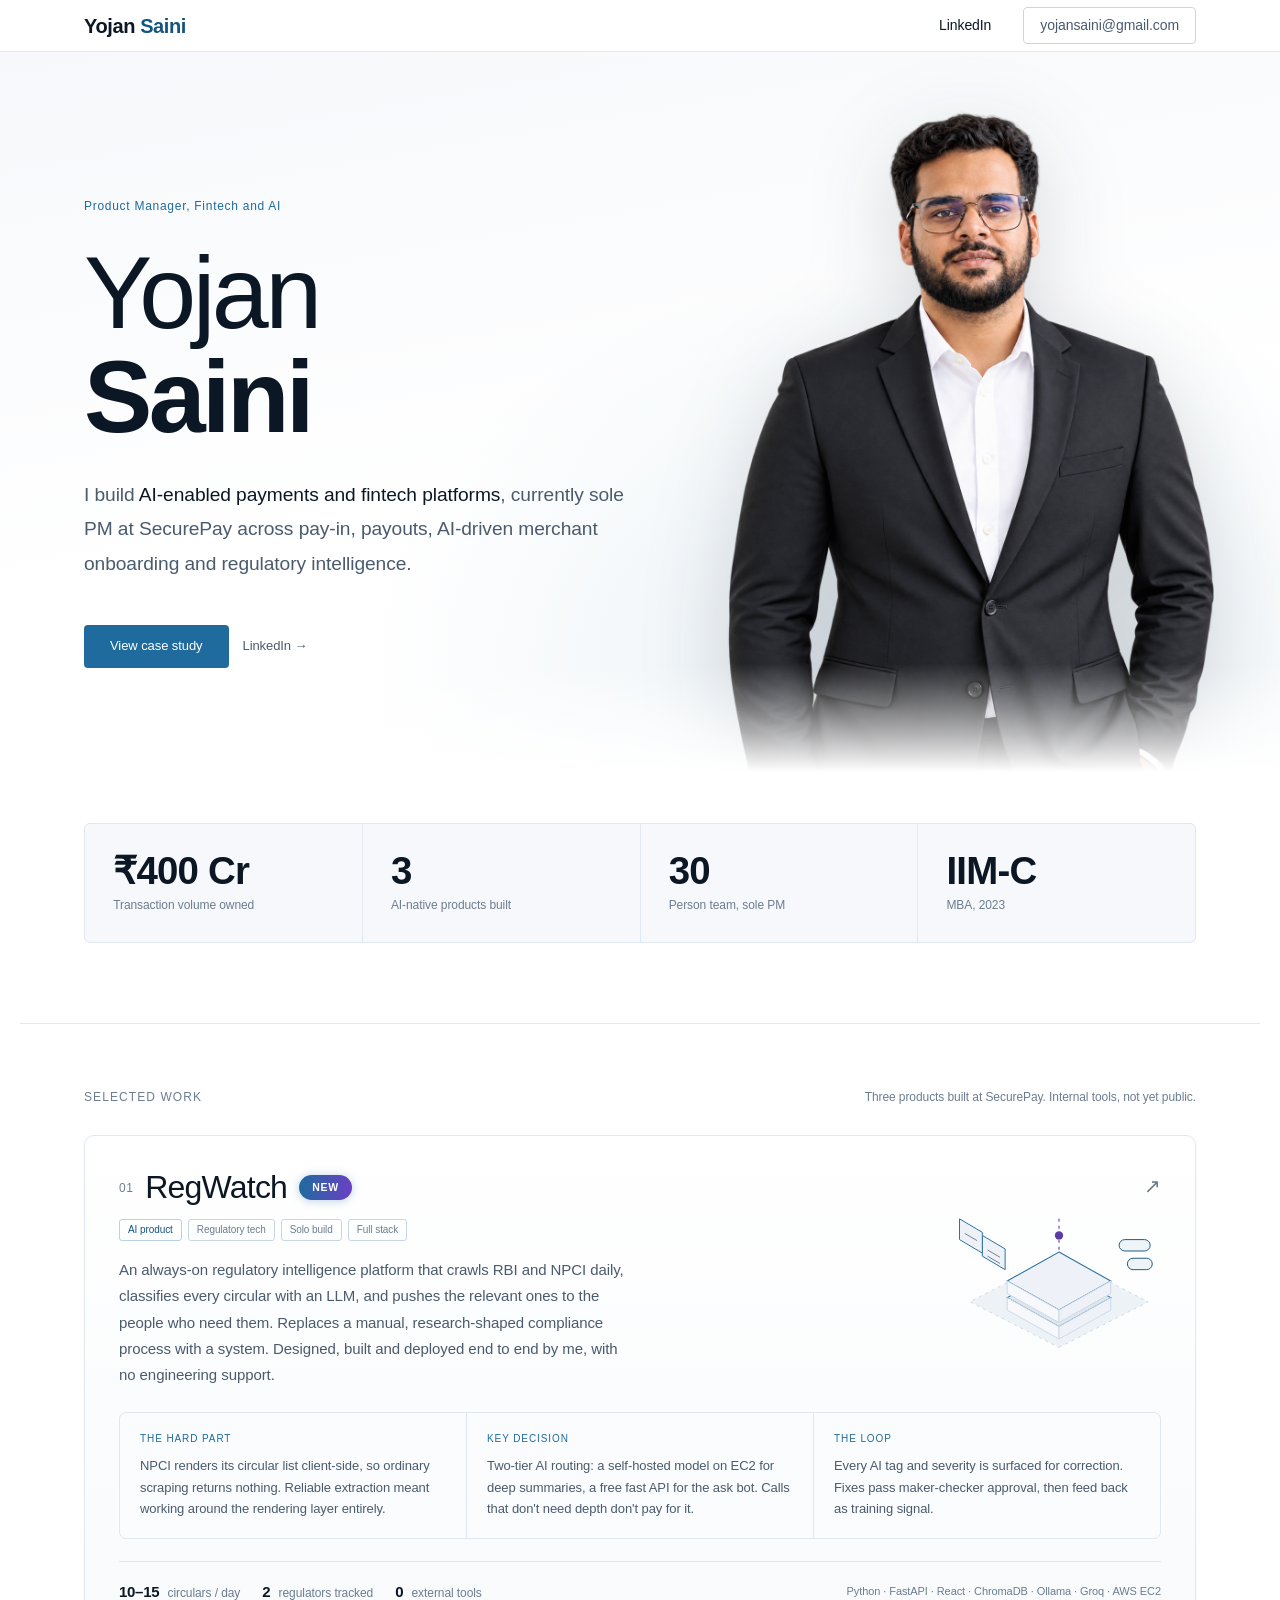
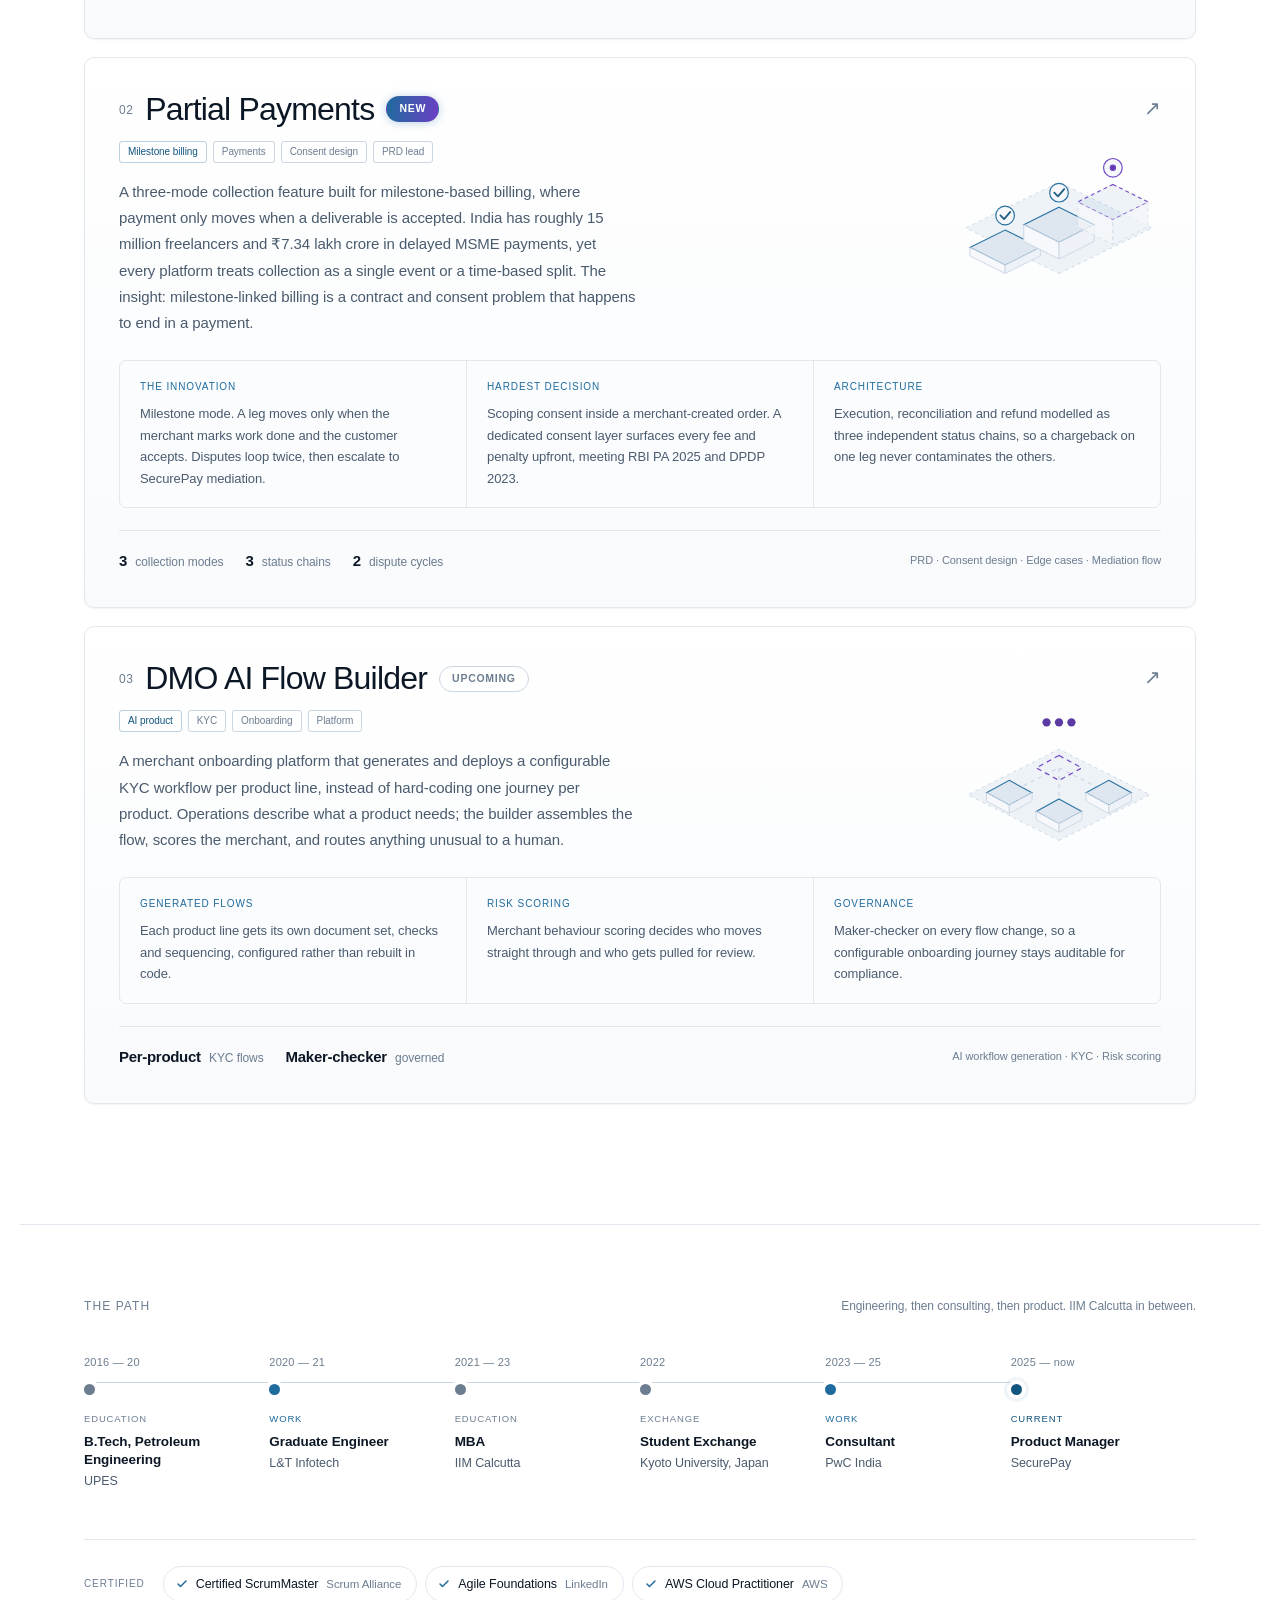
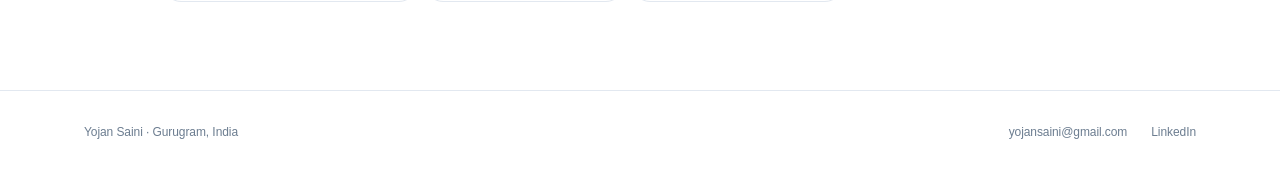
==== commit 2e64b723: "Partial payments added" ====
--- a/index.html
+++ b/index.html
@@ -71,8 +71,36 @@
         <div class="pcard-lead">
           <span class="pcard-num">01</span>
           <h3 class="pcard-title">RegWatch</h3>
+          <span class="pcard-status new">New</span>
         </div>
         <span class="pcard-arrow">↗</span>
+      </div>
+      <div class="pcard-art" aria-hidden="true">
+        <svg viewBox="0 0 220 170" xmlns="http://www.w3.org/2000/svg">
+          <!-- isometric: documents feeding a stack, scan beam, classified output -->
+          <g class="iso">
+            <!-- base platform -->
+            <path class="iso-base" d="M110 148 L196 104 L110 60 L24 104 Z"/>
+            <!-- server stack -->
+            <g class="iso-stack">
+              <path class="iso-top" d="M110 72 L160 100 L110 128 L60 100 Z"/>
+              <path class="iso-l"   d="M60 100 L110 128 L110 140 L60 112 Z"/>
+              <path class="iso-r"   d="M160 100 L110 128 L110 140 L160 112 Z"/>
+              <path class="iso-top2" d="M110 56 L160 84 L110 112 L60 84 Z"/>
+              <path class="iso-l"   d="M60 84 L110 112 L110 124 L60 96 Z"/>
+              <path class="iso-r"   d="M160 84 L110 112 L110 124 L160 96 Z"/>
+            </g>
+            <!-- incoming documents -->
+            <g class="iso-doc d1"><path d="M36 60 L58 73 L58 53 L36 40 Z"/><path class="ln2" d="M41 54 L53 61"/><path class="ln2" d="M41 60 L53 67"/></g>
+            <g class="iso-doc d2"><path d="M14 44 L36 57 L36 37 L14 24 Z"/><path class="ln2" d="M19 38 L31 45"/></g>
+            <!-- scan beam -->
+            <path class="iso-beam" d="M110 24 L110 56"/>
+            <circle class="iso-pulse" cx="110" cy="40" r="4"/>
+            <!-- classified chips out -->
+            <g class="iso-chip c1"><rect x="168" y="44" width="30" height="11" rx="5.5"/></g>
+            <g class="iso-chip c2"><rect x="176" y="62" width="24" height="11" rx="5.5"/></g>
+          </g>
+        </svg>
       </div>
 
       <div class="pcard-tags">
@@ -114,42 +142,72 @@
         <div class="pcard-lead">
           <span class="pcard-num">02</span>
           <h3 class="pcard-title">Partial Payments</h3>
-          <span class="pcard-status">Built · write-up in progress</span>
+          <span class="pcard-status new">New</span>
         </div>
         <span class="pcard-arrow">↗</span>
       </div>
+      <div class="pcard-art" aria-hidden="true">
+        <svg viewBox="0 0 220 170" xmlns="http://www.w3.org/2000/svg">
+          <!-- isometric: milestone steps, each gated by acceptance -->
+          <g class="iso">
+            <path class="iso-base" d="M110 152 L200 108 L110 64 L20 108 Z"/>
+            <!-- step 1 (settled) -->
+            <g class="iso-step s1">
+              <path class="iso-top" d="M58 110 L92 127 L58 144 L24 127 Z"/>
+              <path class="iso-l" d="M24 127 L58 144 L58 152 L24 135 Z"/>
+              <path class="iso-r" d="M92 127 L58 144 L58 152 L92 135 Z"/>
+            </g>
+            <!-- step 2 (settled) -->
+            <g class="iso-step s2">
+              <path class="iso-top" d="M110 88 L144 105 L110 122 L76 105 Z"/>
+              <path class="iso-l" d="M76 105 L110 122 L110 138 L76 121 Z"/>
+              <path class="iso-r" d="M144 105 L110 122 L110 138 L144 121 Z"/>
+            </g>
+            <!-- step 3 (pending acceptance) -->
+            <g class="iso-step s3 pend">
+              <path class="iso-top" d="M162 66 L196 83 L162 100 L128 83 Z"/>
+              <path class="iso-l" d="M128 83 L162 100 L162 124 L128 107 Z"/>
+              <path class="iso-r" d="M196 83 L162 100 L162 124 L196 107 Z"/>
+            </g>
+            <!-- acceptance ticks -->
+            <g class="iso-tick t1"><circle cx="58" cy="96" r="9"/><path class="chk" d="M53.5 96 L57 99.5 L63 92.5"/></g>
+            <g class="iso-tick t2"><circle cx="110" cy="74" r="9"/><path class="chk" d="M105.5 74 L109 77.5 L115 70.5"/></g>
+            <g class="iso-tick t3 wait"><circle cx="162" cy="50" r="9"/><circle class="wdot" cx="162" cy="50" r="2.5"/></g>
+          </g>
+        </svg>
+      </div>
 
       <div class="pcard-tags">
+        <span class="rtag ai">Milestone billing</span>
         <span class="rtag">Payments</span>
-        <span class="rtag">Hosted checkout</span>
-        <span class="rtag">PRD</span>
-        <span class="rtag">Edge cases</span>
-      </div>
-
-      <p class="pcard-sub">A multi-mode partial payment capability for SecurePay's hosted checkout, letting a payer settle an invoice in installments or split it across people and methods. The design problem was not the happy path; it was keeping money, order and refund state coherent when a payment is only ever partly complete.</p>
+        <span class="rtag">Consent design</span>
+        <span class="rtag">PRD lead</span>
+      </div>
+
+      <p class="pcard-sub">A three-mode collection feature built for milestone-based billing, where payment only moves when a deliverable is accepted. India has roughly 15 million freelancers and ₹7.34 lakh crore in delayed MSME payments, yet every platform treats collection as a single event or a time-based split. The insight: milestone-linked billing is a contract and consent problem that happens to end in a payment.</p>
 
       <div class="pcard-points">
         <div class="pp">
-          <div class="pp-label">Modes</div>
-          <div class="pp-text">Installments over time, and splits across multiple payers and payment methods on a single invoice.</div>
-        </div>
-        <div class="pp">
-          <div class="pp-label">Status model</div>
-          <div class="pp-text">A three-dimension status chain separating payment, order and settlement state, so a part-paid invoice is never ambiguous.</div>
-        </div>
-        <div class="pp">
-          <div class="pp-label">Scope</div>
-          <div class="pp-text">20+ edge cases specified: overpayment, expiry mid-chain, partial refunds and reconciliation against a part-settled order.</div>
+          <div class="pp-label">The innovation</div>
+          <div class="pp-text">Milestone mode. A leg moves only when the merchant marks work done and the customer accepts. Disputes loop twice, then escalate to SecurePay mediation.</div>
+        </div>
+        <div class="pp">
+          <div class="pp-label">Hardest decision</div>
+          <div class="pp-text">Scoping consent inside a merchant-created order. A dedicated consent layer surfaces every fee and penalty upfront, meeting RBI PA 2025 and DPDP 2023.</div>
+        </div>
+        <div class="pp">
+          <div class="pp-label">Architecture</div>
+          <div class="pp-text">Execution, reconciliation and refund modelled as three independent status chains, so a chargeback on one leg never contaminates the others.</div>
         </div>
       </div>
 
       <div class="pcard-foot">
         <div class="pcard-metrics">
-          <span class="pm"><b>3</b> status dimensions</span>
-          <span class="pm"><b>20+</b> edge cases</span>
-          <span class="pm"><b>2</b> payment modes</span>
-        </div>
-        <div class="pcard-stack">Product spec · Checkout · Ledger &amp; reconciliation</div>
+          <span class="pm"><b>3</b> collection modes</span>
+          <span class="pm"><b>3</b> status chains</span>
+          <span class="pm"><b>2</b> dispute cycles</span>
+        </div>
+        <div class="pcard-stack">PRD · Consent design · Edge cases · Mediation flow</div>
       </div>
     </a>
 
@@ -158,9 +216,32 @@
         <div class="pcard-lead">
           <span class="pcard-num">03</span>
           <h3 class="pcard-title">DMO AI Flow Builder</h3>
-          <span class="pcard-status">Built · write-up in progress</span>
+          <span class="pcard-status upcoming">Upcoming</span>
         </div>
         <span class="pcard-arrow">↗</span>
+      </div>
+      <div class="pcard-art" aria-hidden="true">
+        <svg viewBox="0 0 220 170" xmlns="http://www.w3.org/2000/svg">
+          <!-- isometric: a KYC flow assembling itself, still being worked on -->
+          <g class="iso">
+            <path class="iso-base" d="M110 150 L198 106 L110 62 L22 106 Z"/>
+            <!-- connectors -->
+            <path class="iso-wire" d="M62 104 L110 80 L158 104"/>
+            <path class="iso-wire" d="M110 80 L110 122"/>
+            <!-- nodes -->
+            <g class="iso-node n1"><path class="iso-top" d="M62 92 L84 104 L62 116 L40 104 Z"/><path class="iso-l" d="M40 104 L62 116 L62 124 L40 112 Z"/><path class="iso-r" d="M84 104 L62 116 L62 124 L84 112 Z"/></g>
+            <g class="iso-node n2"><path class="iso-top" d="M158 92 L180 104 L158 116 L136 104 Z"/><path class="iso-l" d="M136 104 L158 116 L158 124 L136 112 Z"/><path class="iso-r" d="M180 104 L158 116 L158 124 L180 112 Z"/></g>
+            <g class="iso-node n3"><path class="iso-top" d="M110 110 L132 122 L110 134 L88 122 Z"/><path class="iso-l" d="M88 122 L110 134 L110 142 L88 130 Z"/><path class="iso-r" d="M132 122 L110 134 L110 142 L132 130 Z"/></g>
+            <!-- node being generated: dashed ghost -->
+            <g class="iso-ghost"><path d="M110 68 L132 80 L110 92 L88 80 Z"/></g>
+            <!-- thinking indicator -->
+            <g class="think">
+              <circle class="td td1" cx="98" cy="36" r="4"/>
+              <circle class="td td2" cx="110" cy="36" r="4"/>
+              <circle class="td td3" cx="122" cy="36" r="4"/>
+            </g>
+          </g>
+        </svg>
       </div>
 
       <div class="pcard-tags">
--- a/assets/css/style.css
+++ b/assets/css/style.css
@@ -324,9 +324,9 @@
 
 @media(max-width:900px){
   /* stack: portrait above the copy, nothing overlapping */
-  .hero{flex-direction:column;align-items:center;min-height:auto;
+  .hero{flex-direction:column;align-items:center;min-height:auto;row-gap:8px;
     padding:clamp(32px,7vw,56px) 0 0;background:linear-gradient(170deg,var(--bg1),var(--bg) 70%)}
-  .hero-bg{position:static;width:min(62%,260px);max-width:260px;margin-bottom:-8px}
+  .hero-bg{position:static;width:min(62%,250px);max-width:250px;margin:0 0 4px}
   .hero-bg img{height:auto;aspect-ratio:11/14}
   .hero-bg::after{display:none}
   .hero-inner{padding-bottom:clamp(32px,7vw,56px)}
@@ -347,3 +347,138 @@
 .arch-wrap svg .tp2{fill:var(--purple2)}
 .arch-wrap svg .ln{stroke:var(--border2);fill:none}
 .arch-wrap svg .lnp{stroke:var(--purple);fill:none}
+
+/* ---- Partial Payments diagrams: theme-aware ---- */
+.arch-wrap svg .col-hl{fill:var(--tint)}
+.arch-wrap svg .mode-h{font-family:var(--display);font-size:14px;font-weight:600}
+.arch-wrap svg .mode-sub{font-size:10px}
+.arch-wrap svg .pk{font-size:8.5px;letter-spacing:.08em}
+.arch-wrap svg .pv{font-size:11.5px;font-weight:500}
+.arch-wrap svg .tiny{font-size:8.5px}
+.arch-wrap svg .dot-a{fill:var(--accent)}
+.arch-wrap svg .dot-p{fill:var(--purple2)}
+.arch-wrap svg .tc{fill:#7a6ae0}
+
+/* consent steps */
+.arch-wrap svg .step{fill:var(--bg2);stroke:var(--accent);stroke-width:1.5}
+.arch-wrap svg .step.key{stroke:var(--purple);fill:var(--tint)}
+.arch-wrap svg .step.done{stroke:var(--accent2);stroke-width:2}
+.arch-wrap svg .step-n{font-family:var(--display);font-size:12px;font-weight:600}
+.arch-wrap svg .step-t{font-family:var(--display);font-size:11px;font-weight:500}
+.arch-wrap svg .step-d{font-size:8.5px}
+
+/* status chain */
+.arch-wrap svg .row-a{fill:var(--bg1)}
+.arch-wrap svg .row-b{fill:var(--bg2)}
+.arch-wrap svg .dim-l{font-family:var(--display);font-size:9.5px;font-weight:500;letter-spacing:.07em}
+.arch-wrap svg .pillbox{fill:var(--bg2);stroke:var(--border2);stroke-width:1}
+.arch-wrap svg .pillbox.ex{stroke:var(--accent)}
+.arch-wrap svg .pillbox.rc{stroke:#7a6ae0}
+.arch-wrap svg .pillbox.rf{stroke:var(--purple)}
+.arch-wrap svg .pillbox.term{stroke-dasharray:3 3;opacity:.62}
+.arch-wrap svg .pt{font-size:9.5px;font-weight:500}
+.arch-wrap svg .pt-s{font-size:8.5px;font-weight:500}
+.arch-wrap svg .ex-l{stroke:var(--accent)}
+.arch-wrap svg .rc-l{stroke:#7a6ae0}
+.arch-wrap svg .rf-l{stroke:var(--purple)}
+
+/* figure caption + stat strip label */
+.fig-note{font-size:11.5px;color:var(--text3);line-height:1.6;margin:-8px 0 20px}
+.stat-strip-label{font-size:11px;color:var(--text3);letter-spacing:.08em;text-transform:uppercase;margin:28px 0 14px}
+.impact-desc cite{display:block;font-style:normal;font-size:10.5px;color:var(--text3);margin-top:8px;line-height:1.45}
+@media (prefers-color-scheme: light){
+  .arch-wrap svg .tc,.arch-wrap svg .pillbox.rc,.arch-wrap svg .rc-l{stroke:#5b46b8}
+  .arch-wrap svg .tc{fill:#5b46b8;stroke:none}
+}
+
+/* ---- The path: vertical on phones, no sideways scroll ---- */
+@media(max-width:760px){
+  .path-scroll{overflow:visible;margin:0;padding:0}
+  .path{grid-auto-flow:row;grid-auto-columns:auto;min-width:0;padding-left:22px;row-gap:0}
+  /* one continuous rail instead of a per-node horizontal segment */
+  .path::before{content:"";position:absolute;left:5px;top:7px;bottom:7px;width:1px;background:var(--border2)}
+  .node{display:block;padding:0 0 22px 0}
+  .node:last-child{padding-bottom:0}
+  .node::before{display:none}
+  .node-dot{position:absolute;left:-22px;top:4px;margin:0}
+  .node-yr{margin-bottom:5px}
+  .node-kind{margin-bottom:5px}
+  .node-role,.node-org{padding-right:0}
+}
+/* secondary lead paragraph in a case study header */
+.cs-lead-2{font-size:14px;color:var(--text2);line-height:1.8;margin-top:16px;opacity:.88}
+
+/* ================= Card art + status pills ================= */
+/* number / title / pill share a centre line rather than a baseline */
+.pcard-lead{align-items:center;gap:12px}
+.pcard-num{position:relative;top:1px;font-size:12px;letter-spacing:.04em}
+.pcard-title{line-height:1.1}
+
+.pcard-status{align-self:center;font-size:10.5px;font-weight:600;letter-spacing:.07em;
+  text-transform:uppercase;padding:4px 12px;line-height:1.5;white-space:nowrap}
+.pcard-status.new{color:#fff;border-color:transparent;
+  background:linear-gradient(95deg,var(--accent),var(--purple));
+  box-shadow:0 1px 10px var(--tintb)}
+.pcard-status.upcoming{color:var(--text3);border-color:var(--border2);background:none}
+
+/* ---- isometric art, top-right of each card ---- */
+.pcard{position:relative;overflow:hidden}
+.pcard-art{position:absolute;top:58px;right:22px;width:clamp(170px,19vw,228px);
+  pointer-events:none;opacity:.95;transition:transform .4s ease,opacity .3s}
+.pcard-art svg{display:block;width:100%;height:auto;overflow:visible}
+.pcard:hover .pcard-art{transform:translateY(-3px)}
+/* keep prose clear of the art */
+.pcard-sub{max-width:min(62ch,calc(100% - 250px))}
+
+.iso path,.iso rect,.iso circle{vector-effect:non-scaling-stroke}
+.iso-base{fill:var(--tint);stroke:var(--border2);stroke-width:1;stroke-dasharray:3 4}
+.iso-top{fill:var(--bg3);stroke:var(--accent);stroke-width:1.1}
+.iso-top2{fill:var(--bg2);stroke:var(--accent);stroke-width:1.1}
+.iso-l{fill:var(--bg1);stroke:var(--border2);stroke-width:1}
+.iso-r{fill:var(--bg2);stroke:var(--border2);stroke-width:1}
+
+/* RegWatch */
+.iso-doc path{fill:var(--bg2);stroke:var(--accent);stroke-width:1}
+.iso-doc .ln2{stroke:var(--text3);stroke-width:1;fill:none}
+.iso-doc{animation:isoFloat 4s ease-in-out infinite}
+.iso-doc.d2{animation-delay:-1.8s}
+.iso-beam{stroke:var(--purple);stroke-width:1.2;stroke-dasharray:3 4;fill:none}
+.iso-pulse{fill:var(--purple2);animation:isoBeam 2.4s ease-in-out infinite}
+.iso-chip rect{fill:var(--tint);stroke:var(--accent2);stroke-width:1}
+.iso-chip{animation:isoFloat 3.4s ease-in-out infinite}
+.iso-chip.c2{animation-delay:-1.4s}
+
+/* Partial Payments */
+.iso-step.pend .iso-top{stroke:var(--purple);stroke-dasharray:4 3;fill:var(--tint)}
+.iso-step.pend .iso-l,.iso-step.pend .iso-r{stroke-dasharray:4 3;opacity:.65}
+.iso-tick circle{fill:var(--bg1);stroke:var(--accent);stroke-width:1.2}
+.iso-tick .chk{stroke:var(--accent2);stroke-width:1.8;fill:none;stroke-linecap:round;stroke-linejoin:round}
+.iso-tick.wait circle{stroke:var(--purple)}
+.iso-tick .wdot{fill:var(--purple2);stroke:none;animation:isoBeam 1.6s ease-in-out infinite}
+.iso-tick{animation:isoFloat 4.2s ease-in-out infinite}
+.iso-tick.t2{animation-delay:-1.4s}
+.iso-tick.t3{animation-delay:-2.8s}
+
+/* DMO: a flow still being assembled */
+.iso-wire{stroke:var(--border2);stroke-width:1.2;fill:none;stroke-dasharray:4 4;
+  animation:isoWire 3s linear infinite}
+.iso-ghost path{fill:none;stroke:var(--purple);stroke-width:1.2;stroke-dasharray:5 4;
+  animation:isoGhost 2.8s ease-in-out infinite}
+.think circle{fill:var(--purple2)}
+.td1{animation:isoThink 1.4s ease-in-out infinite}
+.td2{animation:isoThink 1.4s ease-in-out infinite .18s}
+.td3{animation:isoThink 1.4s ease-in-out infinite .36s}
+
+@keyframes isoFloat{0%,100%{transform:translateY(0)}50%{transform:translateY(-5px)}}
+@keyframes isoBeam{0%,100%{opacity:.25;r:3}50%{opacity:1;r:5}}
+@keyframes isoWire{to{stroke-dashoffset:-16}}
+@keyframes isoGhost{0%,100%{opacity:.3}50%{opacity:1}}
+@keyframes isoThink{0%,100%{opacity:.2;transform:translateY(0)}50%{opacity:1;transform:translateY(-5px)}}
+
+@media (prefers-reduced-motion:reduce){
+  .iso-doc,.iso-chip,.iso-tick,.iso-pulse,.iso-wire,.iso-ghost,.think circle{animation:none}
+}
+@media(max-width:860px){
+  .pcard-art{display:none}
+  .pcard-sub{max-width:none}
+}
